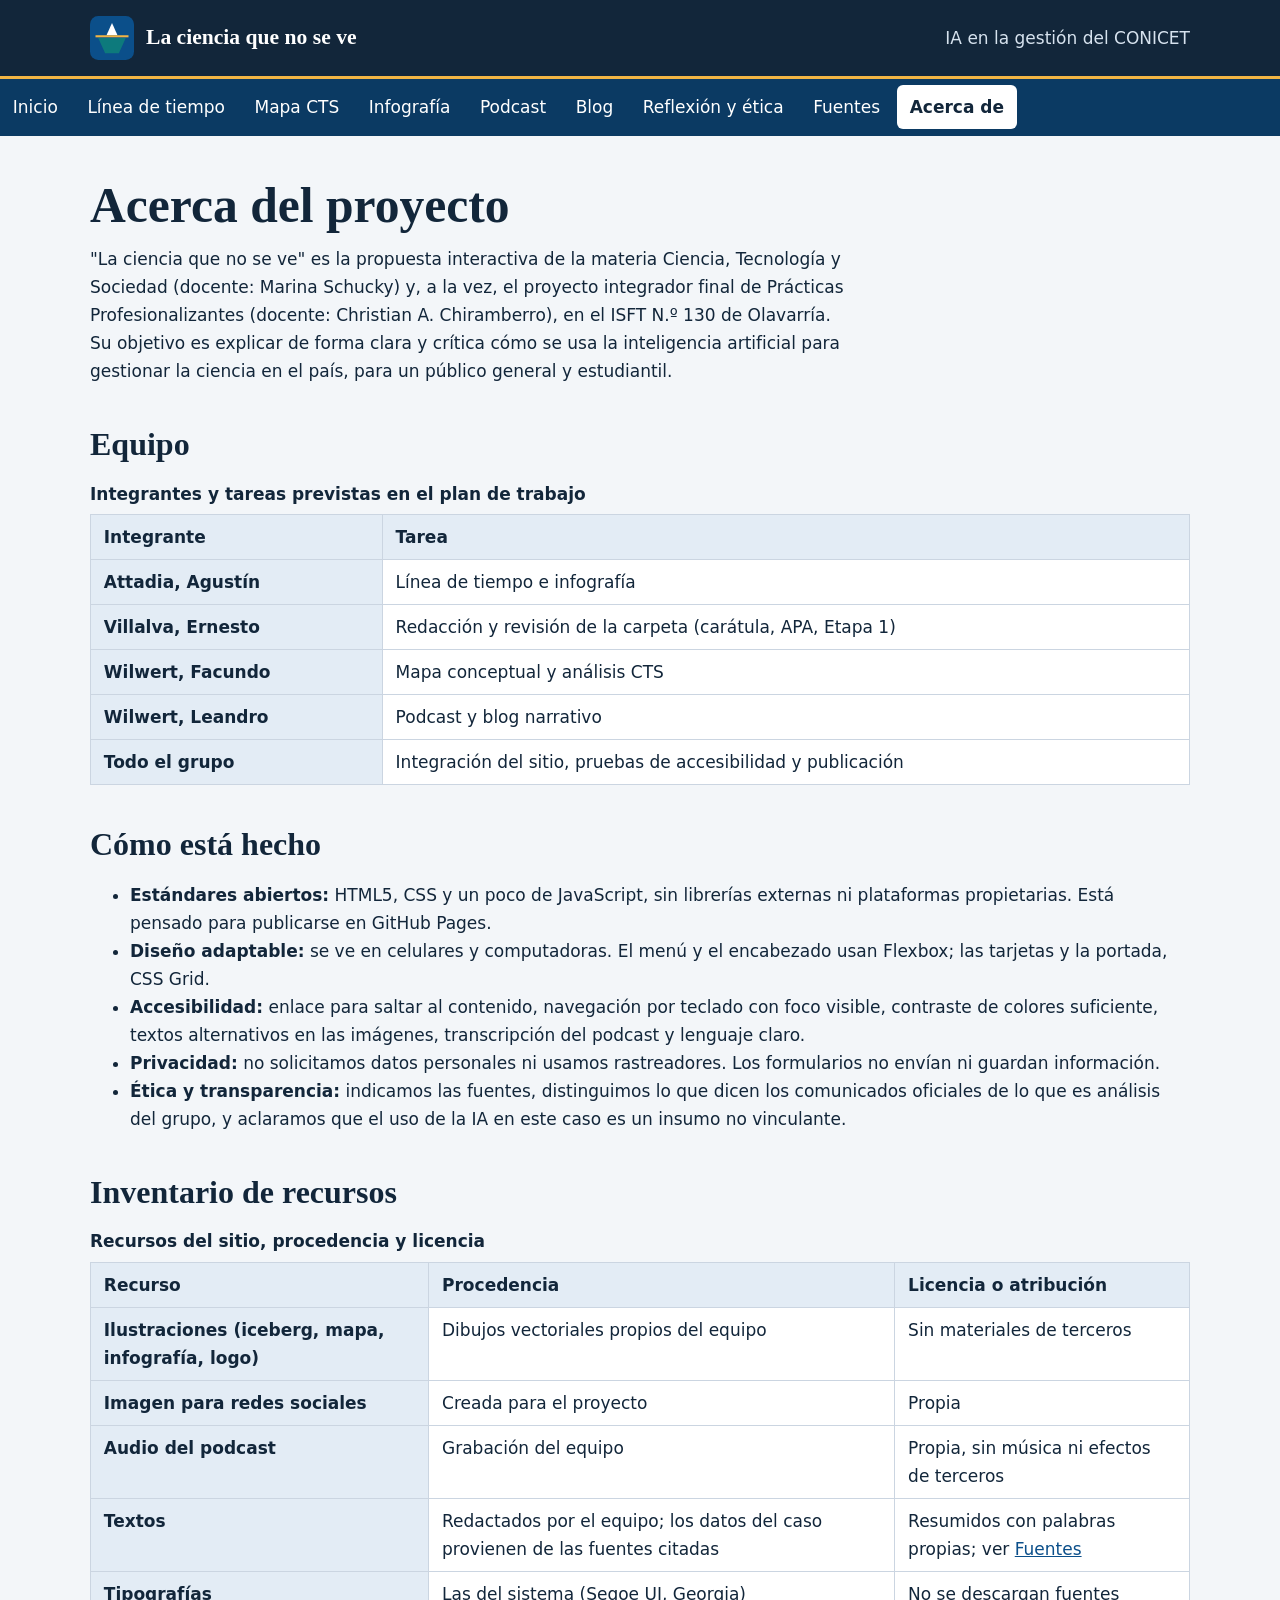
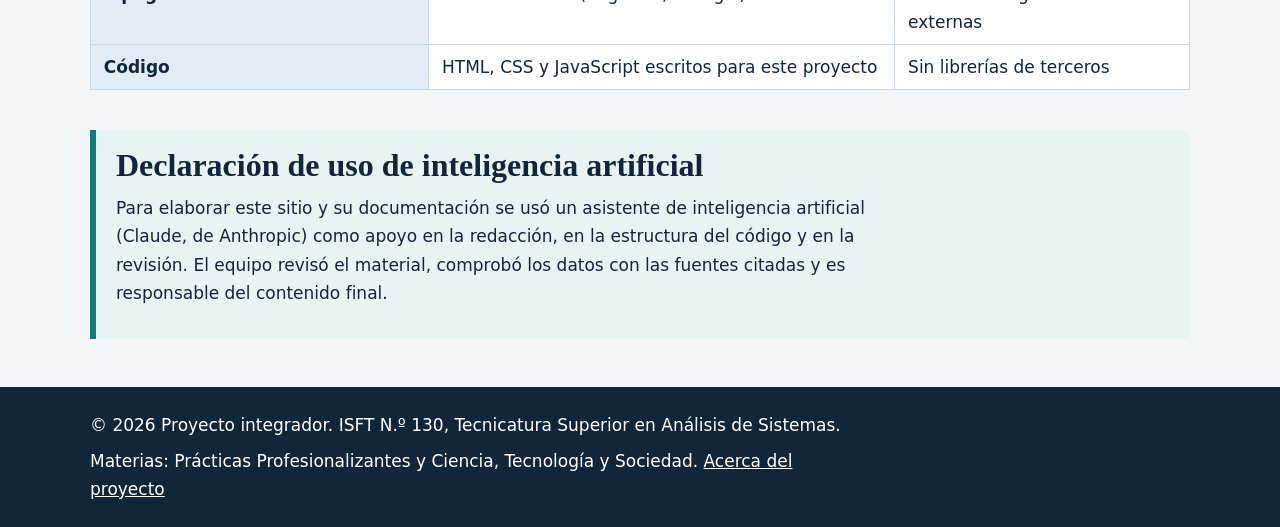
==== acerca.html @ 2390d71f "Proyecto Integrador Prácticas Profesionalizantes I" ====
<!DOCTYPE html>
<html lang="es">
<head>
  <meta charset="UTF-8">
  <meta name="viewport" content="width=device-width, initial-scale=1.0">
  <title>Acerca del proyecto | La ciencia que no se ve</title>
  <meta name="description" content="Equipo, objetivos, accesibilidad, privacidad, inventario de recursos y declaración de uso de inteligencia artificial del proyecto La ciencia que no se ve.">
  <meta name="robots" content="index, follow">
  <link rel="canonical" href="https://villalvaernesto.github.io/la-ciencia-que-no-se-ve/acerca.html">
  <link rel="icon" href="img/favicon.svg" type="image/svg+xml">
  <link rel="stylesheet" href="css/estilos.css">
  <meta property="og:type" content="website">
  <meta property="og:locale" content="es_AR">
  <meta property="og:title" content="Acerca del proyecto | La ciencia que no se ve">
  <meta property="og:description" content="Equipo, objetivos, accesibilidad, privacidad, inventario de recursos y declaración de uso de inteligencia artificial del proyecto La ciencia que no se ve.">
  <meta property="og:url" content="https://villalvaernesto.github.io/la-ciencia-que-no-se-ve/acerca.html">
  <meta property="og:image" content="https://villalvaernesto.github.io/la-ciencia-que-no-se-ve/img/og-portada.png">
  <script src="js/sitio.js" defer></script>
</head>
<body>
  <a class="salto" href="#contenido">Saltar al contenido principal</a>

  <header class="cabecera">
    <div class="contenedor cabecera__interior">
      <a class="marca" href="index.html"><img src="img/logo.svg" alt="" width="44" height="44"><span>La ciencia que no se ve</span></a>
      <p class="lema">IA en la gestión del CONICET</p>
    </div>
    <nav class="menu" aria-label="Navegación principal">
      <ul class="contenedor">
        <li><a href="index.html">Inicio</a></li>
        <li><a href="linea-de-tiempo.html">Línea de tiempo</a></li>
        <li><a href="mapa-conceptual.html">Mapa CTS</a></li>
        <li><a href="infografia.html">Infografía</a></li>
        <li><a href="podcast.html">Podcast</a></li>
        <li><a href="blog.html">Blog</a></li>
        <li><a href="reflexion.html">Reflexión y ética</a></li>
        <li><a href="fuentes.html">Fuentes</a></li>
        <li><a href="acerca.html" aria-current="page">Acerca de</a></li>
      </ul>
    </nav>
  </header>

  <main id="contenido" class="contenedor">

    <section aria-labelledby="titulo-acerca">
      <h1 id="titulo-acerca">Acerca del proyecto</h1>
      <p>"La ciencia que no se ve" es la propuesta interactiva de la materia Ciencia, Tecnología y Sociedad (docente: Marina Schucky) y, a la vez, el proyecto integrador final de Prácticas Profesionalizantes (docente: Christian A. Chiramberro), en el ISFT N.º 130 de Olavarría. Su objetivo es explicar de forma clara y crítica cómo se usa la inteligencia artificial para gestionar la ciencia en el país, para un público general y estudiantil.</p>
    </section>

    <section aria-labelledby="titulo-equipo">
      <h2 id="titulo-equipo">Equipo</h2>
      <div class="tabla-scroll">
        <table>
          <caption>Integrantes y tareas previstas en el plan de trabajo</caption>
          <thead><tr><th scope="col">Integrante</th><th scope="col">Tarea</th></tr></thead>
          <tbody>
            <tr><th scope="row">Attadia, Agustín</th><td>Línea de tiempo e infografía</td></tr>
            <tr><th scope="row">Villalva, Ernesto</th><td>Redacción y revisión de la carpeta (carátula, APA, Etapa 1)</td></tr>
            <tr><th scope="row">Wilwert, Facundo</th><td>Mapa conceptual y análisis CTS</td></tr>
            <tr><th scope="row">Wilwert, Leandro</th><td>Podcast y blog narrativo</td></tr>
            <tr><th scope="row">Todo el grupo</th><td>Integración del sitio, pruebas de accesibilidad y publicación</td></tr>
          </tbody>
        </table>
      </div>
    </section>

    <section aria-labelledby="titulo-tecnica">
      <h2 id="titulo-tecnica">Cómo está hecho</h2>
      <ul>
        <li><strong>Estándares abiertos:</strong> HTML5, CSS y un poco de JavaScript, sin librerías externas ni plataformas propietarias. Está pensado para publicarse en GitHub Pages.</li>
        <li><strong>Diseño adaptable:</strong> se ve en celulares y computadoras. El menú y el encabezado usan Flexbox; las tarjetas y la portada, CSS Grid.</li>
        <li><strong>Accesibilidad:</strong> enlace para saltar al contenido, navegación por teclado con foco visible, contraste de colores suficiente, textos alternativos en las imágenes, transcripción del podcast y lenguaje claro.</li>
        <li><strong>Privacidad:</strong> no solicitamos datos personales ni usamos rastreadores. Los formularios no envían ni guardan información.</li>
        <li><strong>Ética y transparencia:</strong> indicamos las fuentes, distinguimos lo que dicen los comunicados oficiales de lo que es análisis del grupo, y aclaramos que el uso de la IA en este caso es un insumo no vinculante.</li>
      </ul>
    </section>

    <section aria-labelledby="titulo-recursos">
      <h2 id="titulo-recursos">Inventario de recursos</h2>
      <div class="tabla-scroll">
        <table>
          <caption>Recursos del sitio, procedencia y licencia</caption>
          <thead><tr><th scope="col">Recurso</th><th scope="col">Procedencia</th><th scope="col">Licencia o atribución</th></tr></thead>
          <tbody>
            <tr><th scope="row">Ilustraciones (iceberg, mapa, infografía, logo)</th><td>Dibujos vectoriales propios del equipo</td><td>Sin materiales de terceros</td></tr>
            <tr><th scope="row">Imagen para redes sociales</th><td>Creada para el proyecto</td><td>Propia</td></tr>
            <tr><th scope="row">Audio del podcast</th><td>Grabación del equipo</td><td>Propia, sin música ni efectos de terceros</td></tr>
            <tr><th scope="row">Textos</th><td>Redactados por el equipo; los datos del caso provienen de las fuentes citadas</td><td>Resumidos con palabras propias; ver <a href="fuentes.html">Fuentes</a></td></tr>
            <tr><th scope="row">Tipografías</th><td>Las del sistema (Segoe UI, Georgia)</td><td>No se descargan fuentes externas</td></tr>
            <tr><th scope="row">Código</th><td>HTML, CSS y JavaScript escritos para este proyecto</td><td>Sin librerías de terceros</td></tr>
          </tbody>
        </table>
      </div>
    </section>

    <section class="nota" aria-labelledby="titulo-ia">
      <h2 id="titulo-ia">Declaración de uso de inteligencia artificial</h2>
      <p>Para elaborar este sitio y su documentación se usó un asistente de inteligencia artificial (Claude, de Anthropic) como apoyo en la redacción, en la estructura del código y en la revisión. El equipo revisó el material, comprobó los datos con las fuentes citadas y es responsable del contenido final.</p>
    </section>

  </main>

  <footer class="pie">
    <div class="contenedor pie__interior">
      <p>© 2026 Proyecto integrador. ISFT N.º 130, Tecnicatura Superior en Análisis de Sistemas.</p>
      <p>Materias: Prácticas Profesionalizantes y Ciencia, Tecnología y Sociedad. <a href="acerca.html">Acerca del proyecto</a></p>
    </div>
  </footer>
</body>
</html>
---- css/estilos.css ----
/* La ciencia que no se ve: IA en la gestión del CONICET
   Hoja de estilos única. Orden: 1 Variables, 2 Base, 3 Accesibilidad, 4 Cabecera y menú,
   5 Componentes, 6 Formularios, 7 Pie, 8 Responsive. */

/* 1. Variables */
:root {
  --tinta: #12263a;
  --fondo: #f3f6f9;
  --superficie: #ffffff;
  --primario: #0b4f8a;
  --secundario: #0e7c7b;
  --acento: #f2b544;
  --borde: #cbd5e1;
  --suave: #3e5166;
  --nota: #e8f3f3;
  --menu: #0b3a63;
}

/* 2. Base */
*, *::before, *::after { box-sizing: border-box; }
html { scroll-behavior: smooth; }
body { margin: 0; font: 1.0625rem/1.65 "Segoe UI", system-ui, -apple-system, Roboto, sans-serif; color: var(--tinta); background: var(--fondo); }
.contenedor { width: min(1100px, 92%); margin-inline: auto; }
h1, h2, h3 { font-family: Georgia, "Times New Roman", serif; line-height: 1.2; margin: 0 0 .6rem; }
h1 { font-size: clamp(2rem, 5vw, 3.1rem); }
h2 { font-size: clamp(1.45rem, 3vw, 2rem); }
h3 { font-size: 1.25rem; }
p { margin: 0 0 1rem; max-width: 70ch; }
a { color: var(--primario); }
a:hover { text-decoration-thickness: 3px; }
main section { margin-block: 2.5rem; }
img { max-width: 100%; height: auto; }
figure { margin: 0; }
figure img { display: block; width: 100%; border-radius: 10px; background: var(--superficie); }
figcaption { font-size: .9rem; color: var(--suave); margin-top: .4rem; }

/* 3. Accesibilidad */
:focus-visible { outline: 3px solid var(--primario); outline-offset: 3px; }
.cabecera :focus-visible, .pie :focus-visible { outline-color: #ffffff; }
.salto { position: absolute; left: .5rem; top: -4rem; z-index: 50; background: var(--tinta); color: #fff; padding: .7rem 1rem; border-radius: 6px; }
.salto:focus { top: .5rem; }
@media (prefers-reduced-motion: reduce) { html { scroll-behavior: auto; } }

/* 4. Cabecera y menú (Flexbox) */
.cabecera { background: var(--tinta); color: #fff; }
.cabecera__interior { display: flex; flex-wrap: wrap; align-items: center; justify-content: space-between; gap: .5rem 1.5rem; padding: 1rem 0; }
.marca { display: flex; align-items: center; gap: .75rem; color: #fff; text-decoration: none; font-family: Georgia, serif; font-size: 1.35rem; font-weight: 700; }
.lema { margin: 0; color: #d6e2ee; }
.menu { background: var(--menu); border-top: 3px solid var(--acento); }
.menu ul { display: flex; flex-wrap: wrap; gap: .25rem; list-style: none; margin: 0; padding: .4rem 0; }
.menu a { display: block; padding: .5rem .8rem; color: #fff; text-decoration: none; border-radius: 6px; }
.menu a:hover { background: rgba(255, 255, 255, .18); }
.menu a[aria-current="page"] { background: #fff; color: var(--tinta); font-weight: 700; }

/* 5. Componentes */
.hero { display: grid; grid-template-columns: 1.1fr .9fr; gap: 2rem; align-items: center; margin-top: 2.5rem; }
.etiqueta { display: inline-block; background: var(--acento); color: var(--tinta); padding: .15rem .8rem; border-radius: 999px; font-weight: 700; font-size: .9rem; }
.bajada { font-size: 1.2rem; }
.boton { display: inline-block; margin: 0 .5rem .5rem 0; background: var(--primario); color: #fff; padding: .7rem 1.2rem; border: 2px solid var(--primario); border-radius: 8px; text-decoration: none; font: inherit; font-weight: 600; cursor: pointer; }
.boton--secundario { background: transparent; color: var(--primario); }
.boton:hover { background: var(--tinta); border-color: var(--tinta); color: #fff; }
.tarjetas { display: grid; grid-template-columns: repeat(auto-fit, minmax(16rem, 1fr)); gap: 1.25rem; list-style: none; padding: 0; margin: 0 0 1rem; }
.tarjeta { background: var(--superficie); border: 1px solid var(--borde); border-radius: 10px; padding: 1.2rem; }
.tarjeta h3 { margin-top: 0; }
.tarjeta p:last-child { margin-bottom: 0; }
.tarjeta--enlace { padding: 0; }
.tarjeta--enlace a { display: block; height: 100%; padding: 1.2rem; color: inherit; text-decoration: none; border-radius: 10px; }
.tarjeta--enlace a:hover { background: var(--nota); }
.tarjeta--enlace h3 { color: var(--primario); }
.nota { background: var(--nota); border-left: 6px solid var(--secundario); padding: 1rem 1.25rem; border-radius: 0 8px 8px 0; }
details { background: var(--superficie); border: 1px solid var(--borde); border-radius: 10px; padding: .2rem 1rem; margin: .6rem 0; }
summary { cursor: pointer; font-weight: 700; padding: .6rem 0; }
details[open] > summary { border-bottom: 1px solid var(--borde); margin-bottom: .6rem; }
.linea { list-style: none; margin: 0; padding: 0 0 0 1.6rem; border-left: 4px solid var(--secundario); }
.linea > li { position: relative; margin: 0 0 1rem; }
.linea > li::before { content: ""; position: absolute; left: -2.2rem; top: 1.1rem; width: 14px; height: 14px; border-radius: 50%; background: var(--acento); border: 3px solid var(--secundario); }
.pasos { list-style: none; counter-reset: paso; padding: 0; margin: 0; }
.pasos > li { counter-increment: paso; }
.pasos summary::before { content: counter(paso); display: inline-grid; place-items: center; width: 2rem; height: 2rem; margin-right: .7rem; border-radius: 50%; background: var(--primario); color: #fff; }
.mapa { display: grid; grid-template-columns: repeat(2, 1fr); gap: 1.25rem; }
.mapa h3 { color: var(--secundario); }
.reproductor audio { display: block; width: 100%; margin: .8rem 0; }
.locucion { border-left: 4px solid var(--acento); padding-left: 1rem; margin-bottom: 1rem; }
.fuentes { list-style: none; padding: 0; display: grid; gap: .8rem; }
.fuente { background: var(--superficie); border: 1px solid var(--borde); border-radius: 10px; padding: .9rem 1.1rem; margin: 0; }
.fuente[hidden] { display: none; }
.fuente p { margin: 0 0 .3rem; }
.fuente small { color: var(--suave); font-weight: 700; }
.tabla-scroll { overflow-x: auto; margin: 1rem 0; }
table { border-collapse: collapse; width: 100%; background: var(--superficie); }
caption { text-align: left; font-weight: 700; padding-bottom: .4rem; }
th, td { border: 1px solid var(--borde); padding: .5rem .8rem; text-align: left; vertical-align: top; }
th { background: #e3ecf5; }

/* 6. Formularios */
label { display: block; font-weight: 600; margin: .9rem 0 .25rem; }
input, select, textarea { font: inherit; width: 100%; max-width: 34rem; padding: .6rem; border: 2px solid #6b7f94; border-radius: 8px; background: #fff; color: var(--tinta); }
input[type="radio"], input[type="checkbox"] { width: auto; max-width: none; margin-top: .45rem; }
.opcion { display: flex; align-items: flex-start; gap: .6rem; font-weight: 400; margin: .35rem 0; }
fieldset { border: 1px solid var(--borde); border-radius: 10px; padding: .6rem 1.2rem 1rem; margin: 1rem 0; background: var(--superficie); }
legend { font-weight: 700; padding: 0 .4rem; }
.filtros { display: flex; flex-wrap: wrap; gap: .3rem 1.4rem; }
.ayuda { font-size: .92rem; color: var(--suave); }
.estado { min-height: 1.6rem; font-weight: 600; }
button { font: inherit; }

/* 7. Pie */
.pie { background: var(--tinta); color: #fff; padding: 1.5rem 0; margin-top: 3rem; }
.pie a { color: #fff; }
.pie__interior { display: flex; flex-wrap: wrap; justify-content: space-between; gap: .5rem 2rem; }
.pie p { margin: 0; }

/* 8. Responsive */
@media (max-width: 800px) {
  .hero, .mapa { grid-template-columns: 1fr; }
  .menu a { padding: .65rem .75rem; }
}
@media (max-width: 480px) {
  body { font-size: 1rem; }
  .linea { padding-left: 1.2rem; }
  .linea > li::before { left: -1.85rem; }
}
@media print { .menu, .salto { display: none; } }
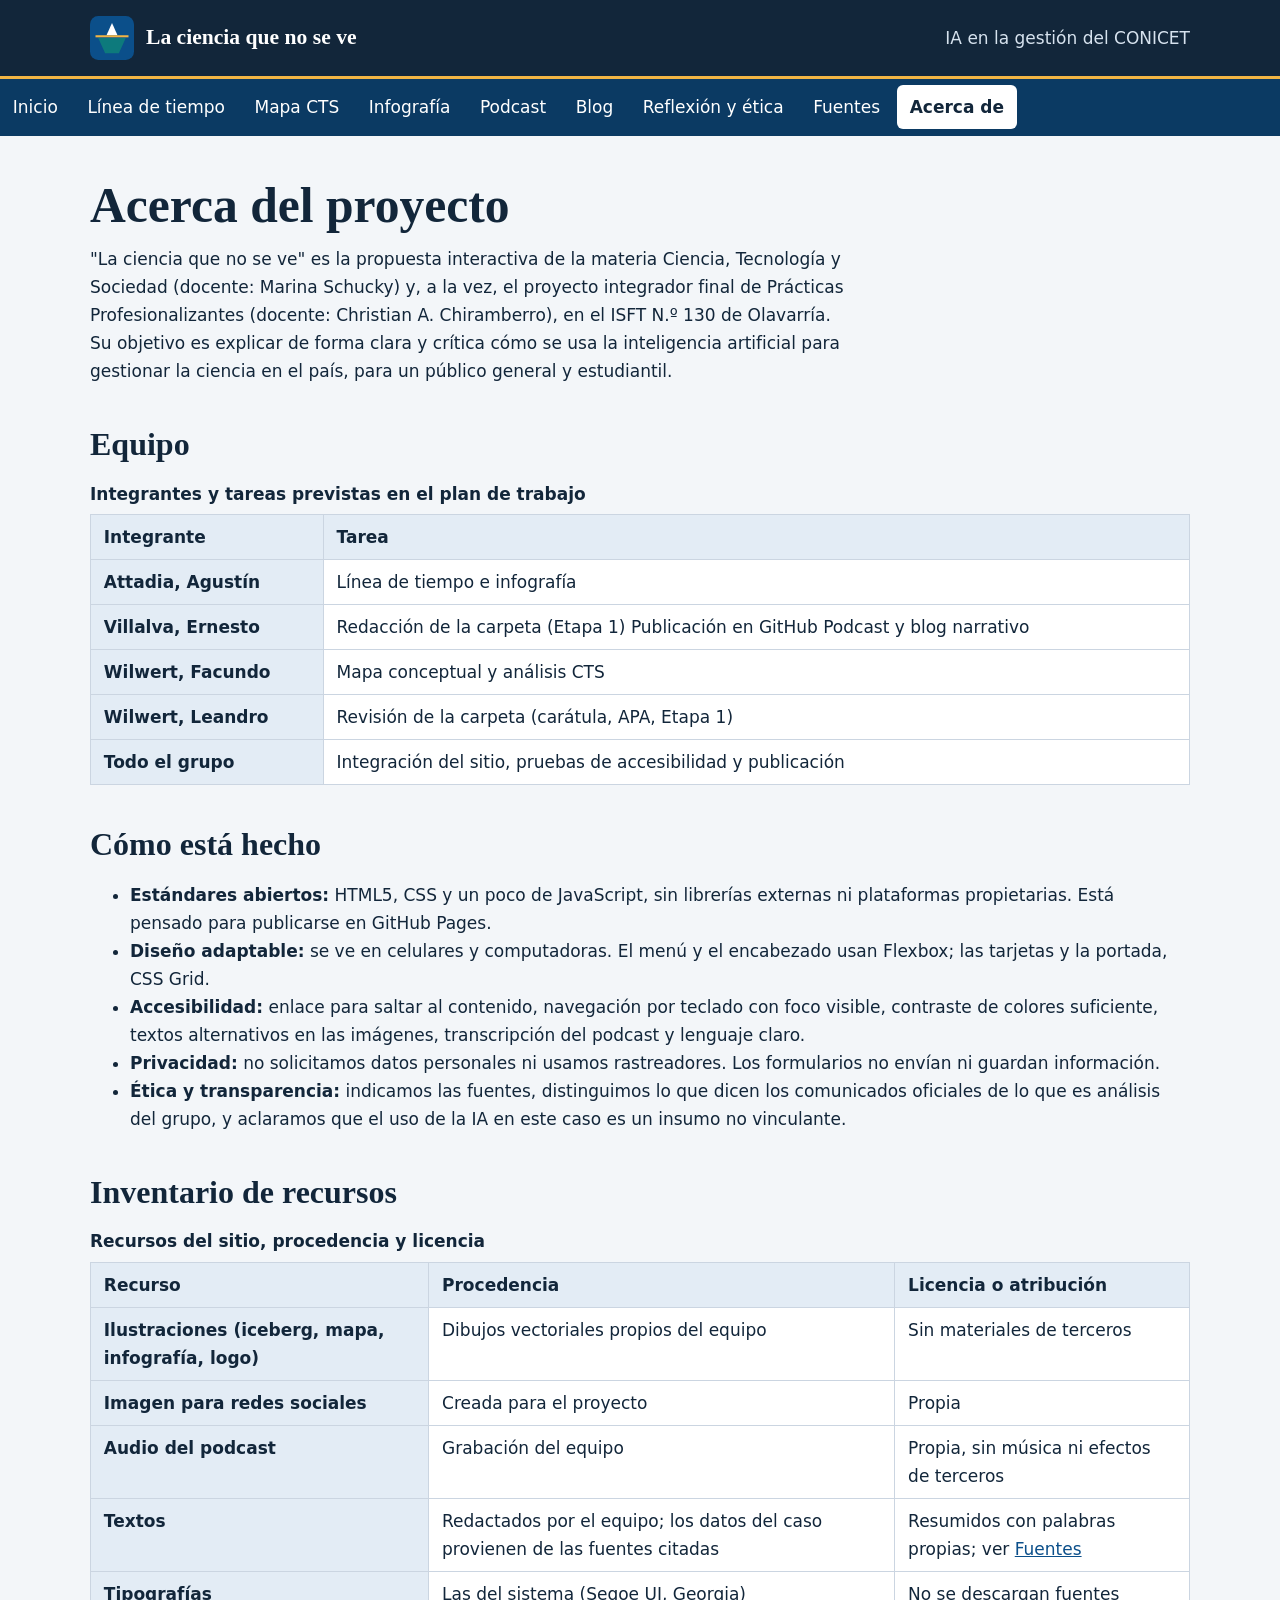
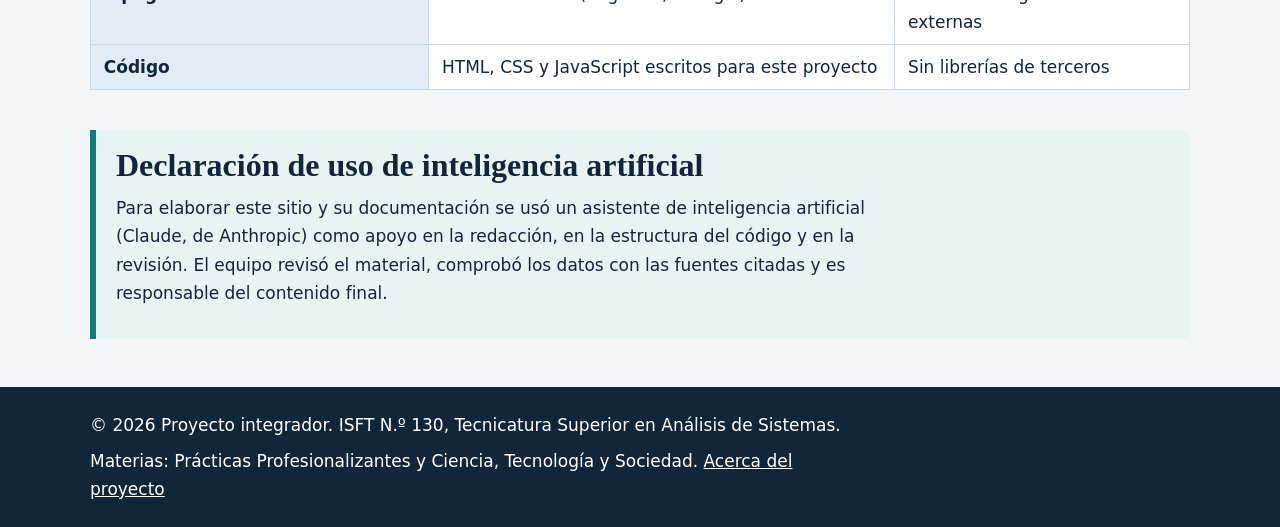
==== commit 5deca930: "Actualización en acerca.html" ====
--- a/acerca.html
+++ b/acerca.html
@@ -55,9 +55,12 @@
           <thead><tr><th scope="col">Integrante</th><th scope="col">Tarea</th></tr></thead>
           <tbody>
             <tr><th scope="row">Attadia, Agustín</th><td>Línea de tiempo e infografía</td></tr>
-            <tr><th scope="row">Villalva, Ernesto</th><td>Redacción y revisión de la carpeta (carátula, APA, Etapa 1)</td></tr>
+            <tr><th scope="row">Villalva, Ernesto</th><td>Redacción de la carpeta (Etapa 1)
+              Publicación en GitHub
+              Podcast y blog narrativo</td></tr>
             <tr><th scope="row">Wilwert, Facundo</th><td>Mapa conceptual y análisis CTS</td></tr>
-            <tr><th scope="row">Wilwert, Leandro</th><td>Podcast y blog narrativo</td></tr>
+            <tr><th scope="row">Wilwert, Leandro</th><td>Revisión de la carpeta 
+              (carátula, APA, Etapa 1)</td></tr>
             <tr><th scope="row">Todo el grupo</th><td>Integración del sitio, pruebas de accesibilidad y publicación</td></tr>
           </tbody>
         </table>
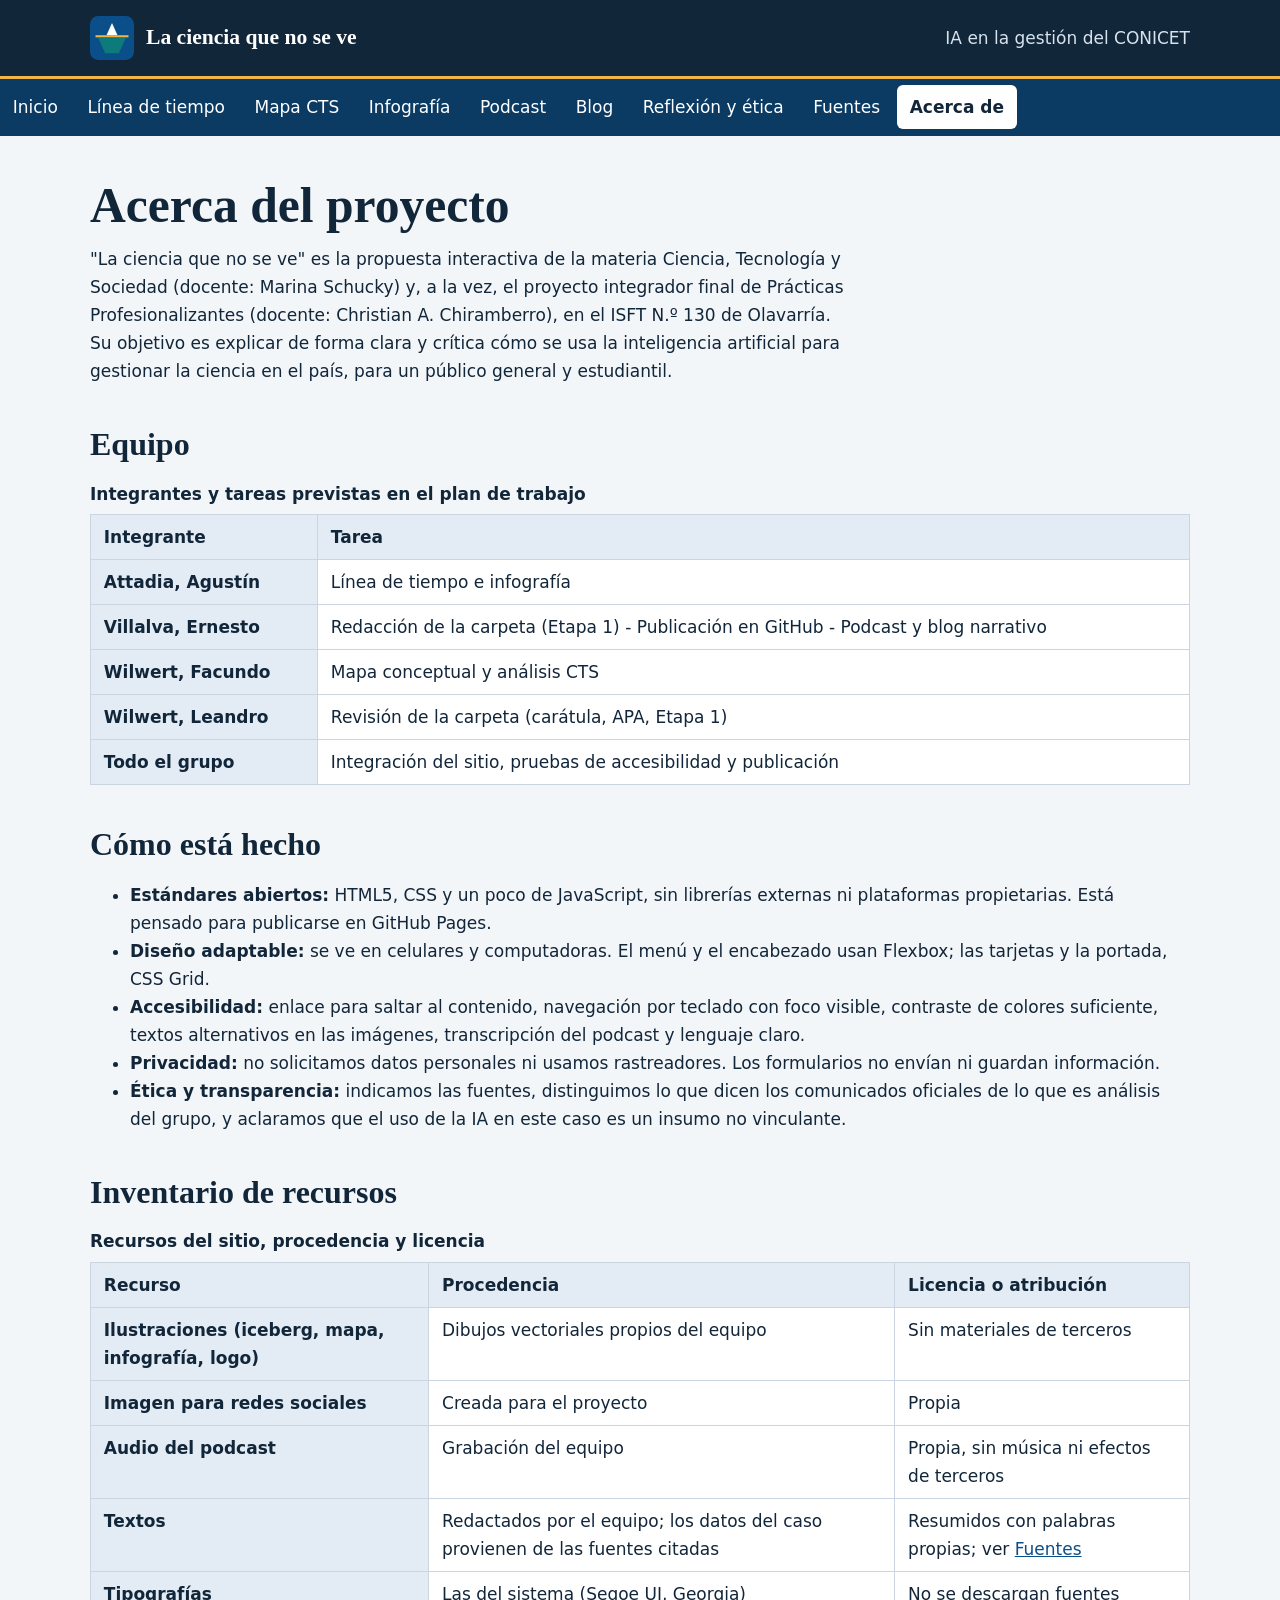
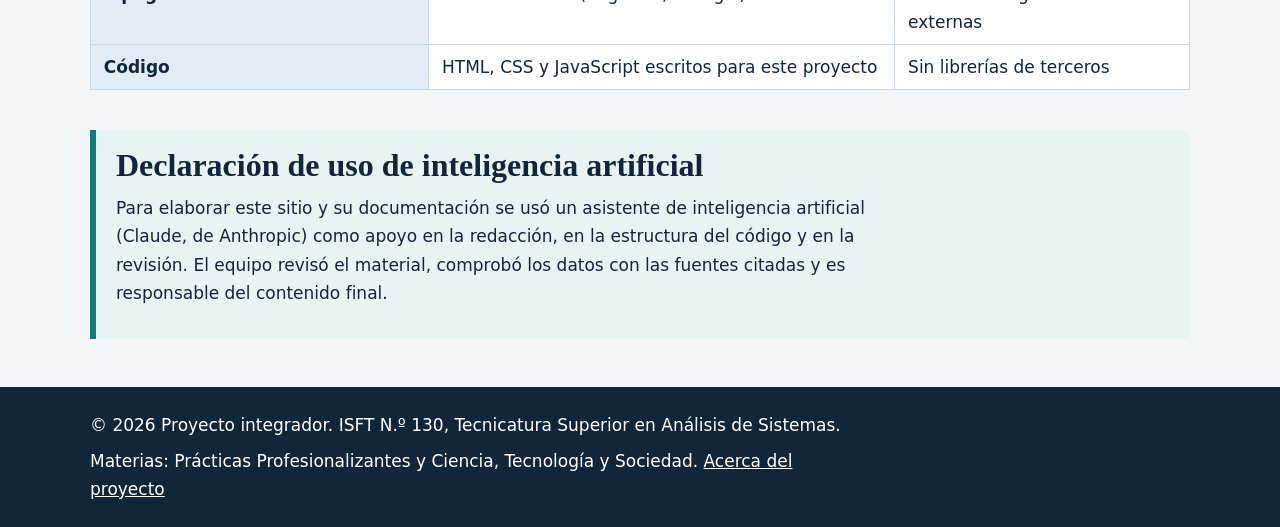
==== commit 7d5d2405: "Nuevo cambio en acerca.html" ====
--- a/acerca.html
+++ b/acerca.html
@@ -55,12 +55,9 @@
           <thead><tr><th scope="col">Integrante</th><th scope="col">Tarea</th></tr></thead>
           <tbody>
             <tr><th scope="row">Attadia, Agustín</th><td>Línea de tiempo e infografía</td></tr>
-            <tr><th scope="row">Villalva, Ernesto</th><td>Redacción de la carpeta (Etapa 1)
-              Publicación en GitHub
-              Podcast y blog narrativo</td></tr>
+            <tr><th scope="row">Villalva, Ernesto</th><td>Redacción de la carpeta (Etapa 1) - Publicación en GitHub - Podcast y blog narrativo</td></tr>
             <tr><th scope="row">Wilwert, Facundo</th><td>Mapa conceptual y análisis CTS</td></tr>
-            <tr><th scope="row">Wilwert, Leandro</th><td>Revisión de la carpeta 
-              (carátula, APA, Etapa 1)</td></tr>
+            <tr><th scope="row">Wilwert, Leandro</th><td>Revisión de la carpeta (carátula, APA, Etapa 1)</td></tr>
             <tr><th scope="row">Todo el grupo</th><td>Integración del sitio, pruebas de accesibilidad y publicación</td></tr>
           </tbody>
         </table>
